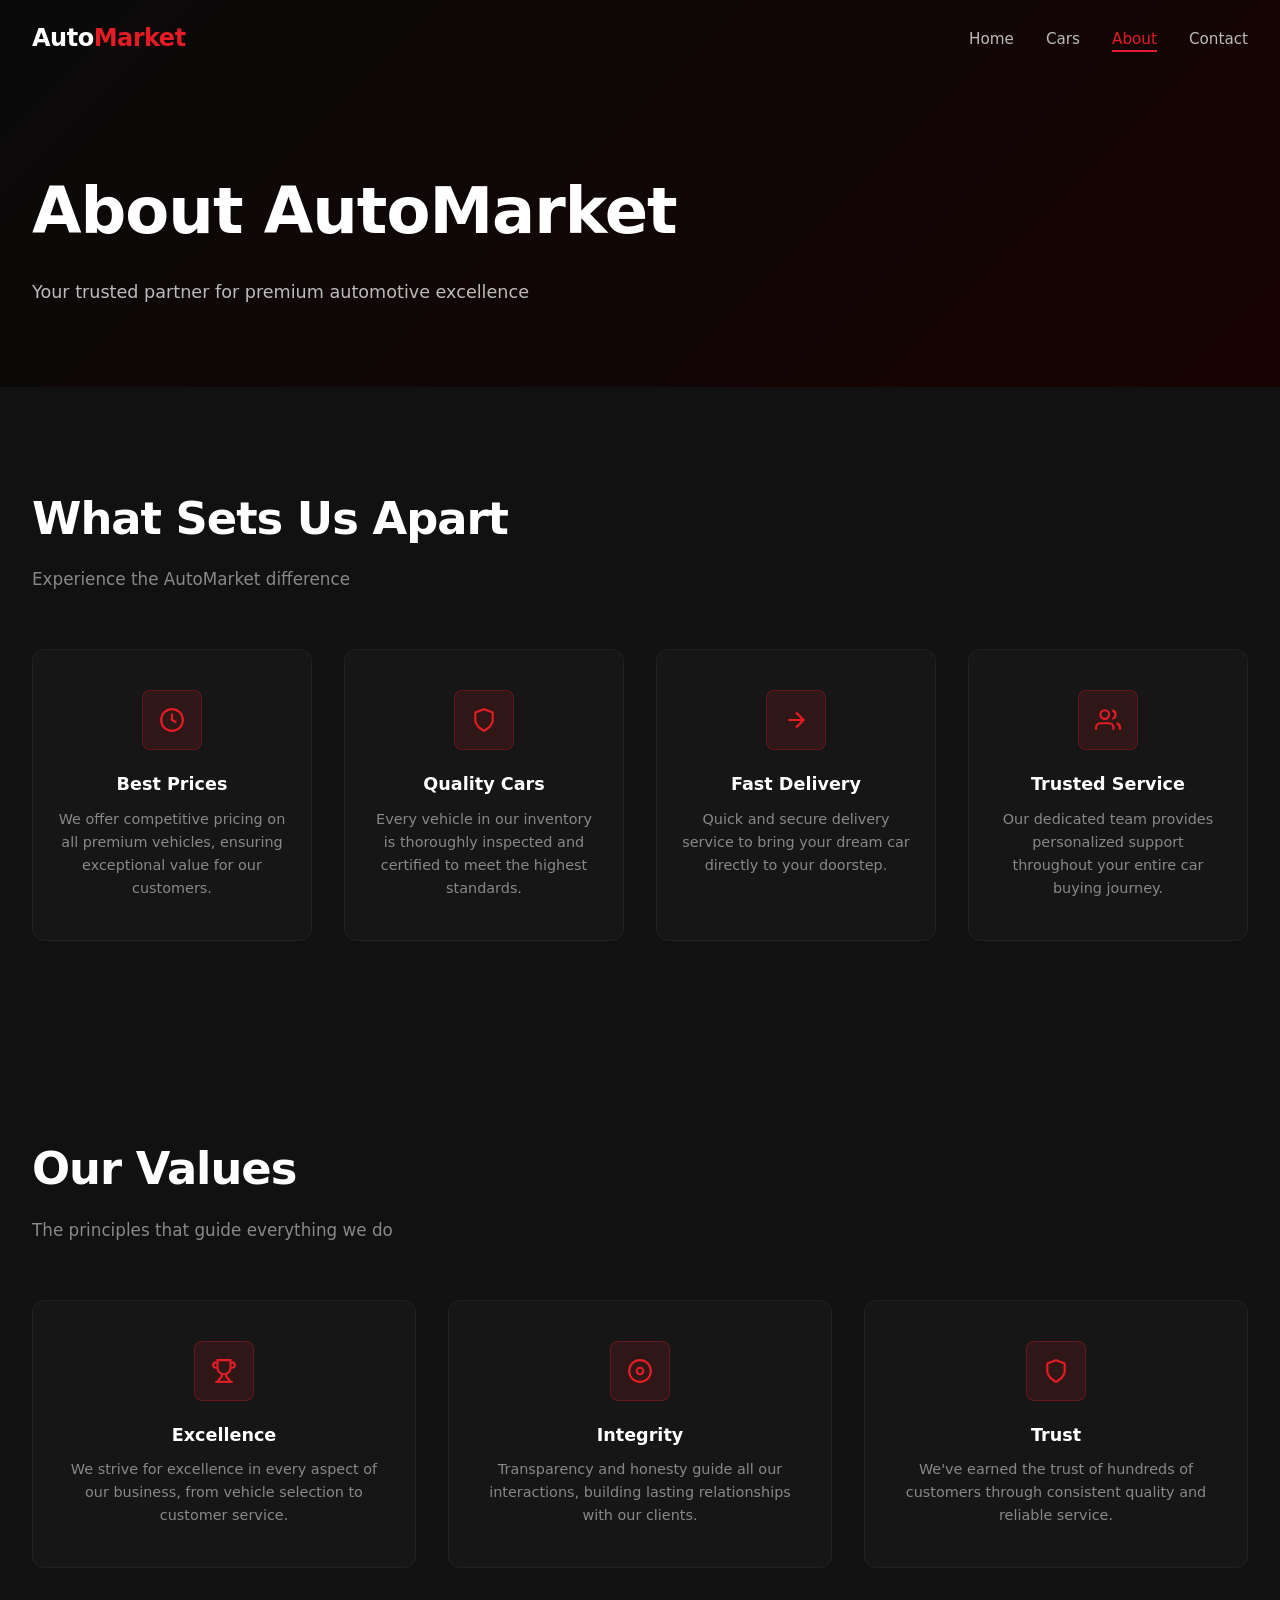
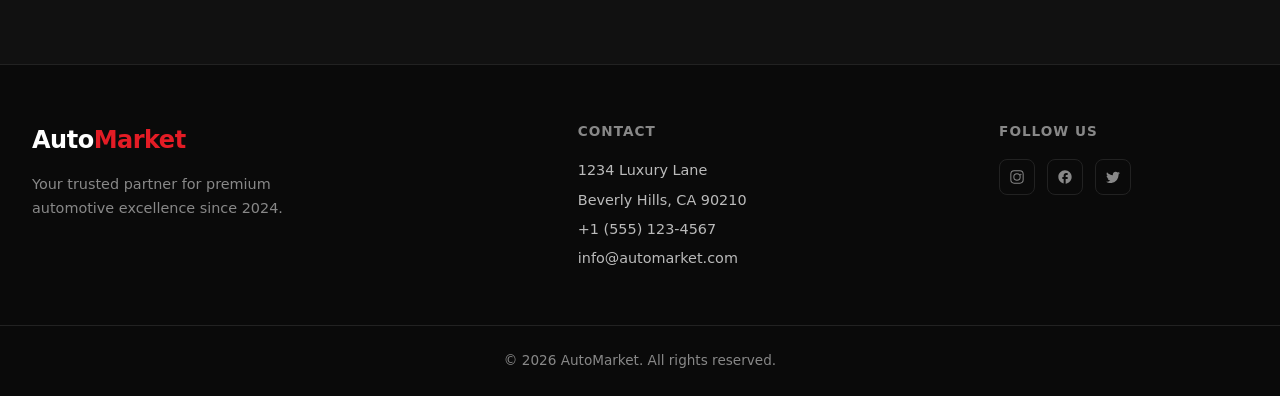
==== html/about.html @ 2585f00d "Am facut o versiune BETA  cum va arata site-ul" ====
<!DOCTYPE html>
<html lang="en">
<head>
  <meta charset="UTF-8"/>
  <meta name="viewport" content="width=device-width, initial-scale=1.0"/>
  <title>AutoMarket – About Us</title>
  <link rel="stylesheet" href="../css/style.css"/>
</head>
<body>

  <nav class="navbar" id="navbar">
    <div class="nav-container">
      <a href="index.html" class="logo">Auto<span>Market</span></a>
      <ul class="nav-links">
        <li><a href="index.html">Home</a></li>
        <li><a href="cars.html">Cars</a></li>
        <li><a href="about.html" class="active">About</a></li>
        <li><a href="contact.html">Contact</a></li>
      </ul>
      <button class="hamburger" id="hamburger">
        <span></span><span></span><span></span>
      </button>
    </div>
  </nav>

  <section class="page-hero dark-section">
    <div class="hero-bg"></div>
    <div class="container">
      <div class="page-hero-content animate-fade-up">
        <h1>About AutoMarket</h1>
        <p>Your trusted partner for premium automotive excellence</p>
      </div>
    </div>
  </section>

  <section class="section-padding dark-section">
    <div class="container">
      <div class="section-header animate-fade-up">
        <h2>What Sets Us Apart</h2>
        <p>Experience the AutoMarket difference</p>
      </div>
      <div class="features-grid features-grid-4">
        <div class="feature-card animate-fade-up">
          <div class="feature-icon">
            <svg viewBox="0 0 24 24" fill="none" stroke="currentColor" stroke-width="2"><circle cx="12" cy="12" r="10"/><path d="M12 6v6l4 2"/></svg>
          </div>
          <h3>Best Prices</h3>
          <p>We offer competitive pricing on all premium vehicles, ensuring exceptional value for our customers.</p>
        </div>
        <div class="feature-card animate-fade-up" style="animation-delay:.1s">
          <div class="feature-icon">
            <svg viewBox="0 0 24 24" fill="none" stroke="currentColor" stroke-width="2"><path d="M12 22s8-4 8-10V5l-8-3-8 3v7c0 6 8 10 8 10z"/></svg>
          </div>
          <h3>Quality Cars</h3>
          <p>Every vehicle in our inventory is thoroughly inspected and certified to meet the highest standards.</p>
        </div>
        <div class="feature-card animate-fade-up" style="animation-delay:.2s">
          <div class="feature-icon">
            <svg viewBox="0 0 24 24" fill="none" stroke="currentColor" stroke-width="2"><path d="M5 12h14M12 5l7 7-7 7"/></svg>
          </div>
          <h3>Fast Delivery</h3>
          <p>Quick and secure delivery service to bring your dream car directly to your doorstep.</p>
        </div>
        <div class="feature-card animate-fade-up" style="animation-delay:.3s">
          <div class="feature-icon">
            <svg viewBox="0 0 24 24" fill="none" stroke="currentColor" stroke-width="2"><path d="M17 21v-2a4 4 0 0 0-4-4H5a4 4 0 0 0-4 4v2"/><circle cx="9" cy="7" r="4"/><path d="M23 21v-2a4 4 0 0 0-3-3.87M16 3.13a4 4 0 0 1 0 7.75"/></svg>
          </div>
          <h3>Trusted Service</h3>
          <p>Our dedicated team provides personalized support throughout your entire car buying journey.</p>
        </div>
      </div>
    </div>
  </section>

  <section class="section-padding dark-section">
    <div class="container">
      <div class="section-header animate-fade-up">
        <h2>Our Values</h2>
        <p>The principles that guide everything we do</p>
      </div>
      <div class="features-grid">
        <div class="feature-card animate-fade-up">
          <div class="feature-icon">
            <svg viewBox="0 0 24 24" fill="none" stroke="currentColor" stroke-width="2"><path d="M6 9H4.5a2.5 2.5 0 0 1 0-5H6"/><path d="M18 9h1.5a2.5 2.5 0 0 0 0-5H18"/><path d="M4 22h16"/><path d="M10 14.66V17c0 .55-.47.98-.97 1.21C7.85 18.75 7 20.24 7 22"/><path d="M14 14.66V17c0 .55.47.98.97 1.21C16.15 18.75 17 20.24 17 22"/><path d="M18 2H6v7a6 6 0 0 0 12 0V2z"/></svg>
          </div>
          <h3>Excellence</h3>
          <p>We strive for excellence in every aspect of our business, from vehicle selection to customer service.</p>
        </div>
        <div class="feature-card animate-fade-up" style="animation-delay:.1s">
          <div class="feature-icon">
            <svg viewBox="0 0 24 24" fill="none" stroke="currentColor" stroke-width="2"><circle cx="12" cy="12" r="10"/><circle cx="12" cy="12" r="3"/></svg>
          </div>
          <h3>Integrity</h3>
          <p>Transparency and honesty guide all our interactions, building lasting relationships with our clients.</p>
        </div>
        <div class="feature-card animate-fade-up" style="animation-delay:.2s">
          <div class="feature-icon">
            <svg viewBox="0 0 24 24" fill="none" stroke="currentColor" stroke-width="2"><path d="M12 22s8-4 8-10V5l-8-3-8 3v7c0 6 8 10 8 10z"/></svg>
          </div>
          <h3>Trust</h3>
          <p>We've earned the trust of hundreds of customers through consistent quality and reliable service.</p>
        </div>
      </div>
    </div>
  </section>

  <footer class="footer">
    <div class="footer-container">
      <div class="footer-brand">
        <a href="index.html" class="logo">Auto<span>Market</span></a>
        <p>Your trusted partner for premium automotive excellence since 2024.</p>
      </div>
      <div class="footer-contact">
        <h4>Contact</h4>
        <p>1234 Luxury Lane</p>
        <p>Beverly Hills, CA 90210</p>
        <p>+1 (555) 123-4567</p>
        <p>info@automarket.com</p>
      </div>
      <div class="footer-social">
        <h4>Follow Us</h4>
        <div class="social-links">
          <a href="#" class="social-btn">
            <svg viewBox="0 0 24 24" fill="currentColor"><path d="M7.75 2h8.5A5.75 5.75 0 0 1 22 7.75v8.5A5.75 5.75 0 0 1 16.25 22h-8.5A5.75 5.75 0 0 1 2 16.25v-8.5A5.75 5.75 0 0 1 7.75 2zm0 1.5A4.25 4.25 0 0 0 3.5 7.75v8.5A4.25 4.25 0 0 0 7.75 20.5h8.5A4.25 4.25 0 0 0 20.5 16.25v-8.5A4.25 4.25 0 0 0 16.25 3.5h-8.5zm4.25 3a5.5 5.5 0 1 1 0 11 5.5 5.5 0 0 1 0-11zm0 1.5a4 4 0 1 0 0 8 4 4 0 0 0 0-8zm5.75-.75a1 1 0 1 1 0 2 1 1 0 0 1 0-2z"/></svg>
          </a>
          <a href="#" class="social-btn">
            <svg viewBox="0 0 24 24" fill="currentColor"><path d="M22 12c0-5.52-4.48-10-10-10S2 6.48 2 12c0 4.84 3.44 8.87 8 9.8V15H8v-3h2V9.5C10 7.57 11.57 6 13.5 6H16v3h-2c-.55 0-1 .45-1 1v2h3v3h-3v6.95C18.05 21.45 22 17.19 22 12z"/></svg>
          </a>
          <a href="#" class="social-btn">
            <svg viewBox="0 0 24 24" fill="currentColor"><path d="M22.46 6c-.77.35-1.6.58-2.46.69.88-.53 1.56-1.37 1.88-2.38-.83.5-1.75.85-2.72 1.05C18.37 4.5 17.26 4 16 4c-2.35 0-4.27 1.92-4.27 4.29 0 .34.04.67.11.98C8.28 9.09 5.11 7.38 3 4.79c-.37.63-.58 1.37-.58 2.15 0 1.49.75 2.81 1.91 3.56-.71 0-1.37-.2-1.95-.5v.03c0 2.08 1.48 3.82 3.44 4.21a4.22 4.22 0 0 1-1.93.07 4.28 4.28 0 0 0 4 2.98 8.521 8.521 0 0 1-5.33 1.84c-.34 0-.68-.02-1.02-.06C3.44 20.29 5.7 21 8.12 21 16 21 20.33 14.46 20.33 8.79c0-.19 0-.37-.01-.56.84-.6 1.56-1.36 2.14-2.23z"/></svg>
          </a>
        </div>
      </div>
    </div>
    <div class="footer-bottom">
      <p>© 2026 AutoMarket. All rights reserved.</p>
    </div>
  </footer>

  <script src="../js/script.js"></script>
  <script>initAnimations();</script>
</body>
</html>
---- css/style.css ----
*, *::before, *::after { box-sizing: border-box; margin: 0; padding: 0; }

:root {
  --red: #e31c25;
  --red-dark: #b8141c;
  --bg: #0a0a0a;
  --bg2: #111111;
  --bg3: #161616;
  --border: #222;
  --text: #ffffff;
  --text-muted: #888;
  --text-secondary: #bbb;
  --radius: 8px;
  --radius-lg: 12px;
  --transition: 0.3s ease;
}

html { scroll-behavior: smooth; }

body {
  font-family: 'Segoe UI', system-ui, -apple-system, sans-serif;
  background: var(--bg);
  color: var(--text);
  line-height: 1.6;
  overflow-x: hidden;
}

img { max-width: 100%; display: block; }
a { text-decoration: none; color: inherit; }

@keyframes fadeUp {
  from { opacity: 0; transform: translateY(40px); }
  to { opacity: 1; transform: translateY(0); }
}
@keyframes pulse-ring {
  0% { transform: scale(0.8); opacity: 0.8; }
  70% { transform: scale(1.2); opacity: 0; }
  100% { transform: scale(0.8); opacity: 0; }
}

.animate-fade-up {
  opacity: 0;
  transform: translateY(40px);
  transition: opacity 0.7s ease, transform 0.7s ease;
}
.animate-fade-up.visible {
  opacity: 1;
  transform: translateY(0);
}

.navbar {
  position: fixed;
  top: 0; left: 0; right: 0;
  z-index: 1000;
  padding: 1.2rem 0;
  transition: background var(--transition), padding var(--transition);
}
.navbar.scrolled {
  background: rgba(10,10,10,0.95);
  backdrop-filter: blur(12px);
  padding: 0.8rem 0;
  border-bottom: 1px solid var(--border);
}
.nav-container {
  max-width: 1280px;
  margin: 0 auto;
  padding: 0 2rem;
  display: flex;
  align-items: center;
  justify-content: space-between;
}
.logo { font-size: 1.5rem; font-weight: 700; letter-spacing: -0.5px; color: #fff; }
.logo span { color: var(--red); }

.nav-links { display: flex; gap: 2rem; list-style: none; }
.nav-links a {
  font-size: 0.95rem;
  color: var(--text-secondary);
  transition: color var(--transition);
  position: relative;
}
.nav-links a::after {
  content: '';
  position: absolute;
  bottom: -4px; left: 0;
  width: 0; height: 2px;
  background: var(--red);
  transition: width var(--transition);
}
.nav-links a:hover, .nav-links a.active { color: var(--red); }
.nav-links a:hover::after, .nav-links a.active::after { width: 100%; }

.hamburger {
  display: none;
  flex-direction: column;
  gap: 5px;
  background: none;
  border: none;
  cursor: pointer;
  padding: 4px;
}
.hamburger span { display: block; width: 24px; height: 2px; background: #fff; transition: var(--transition); }
.hamburger.open span:nth-child(1) { transform: translateY(7px) rotate(45deg); }
.hamburger.open span:nth-child(2) { opacity: 0; }
.hamburger.open span:nth-child(3) { transform: translateY(-7px) rotate(-45deg); }

.container { max-width: 1280px; margin: 0 auto; padding: 0 2rem; }
.section-padding { padding: 6rem 0; }
.dark-section { background: var(--bg2); }

.hero {
  position: relative;
  min-height: 100vh;
  display: flex;
  align-items: center;
  overflow: hidden;
}
.hero-bg {
  position: absolute;
  inset: 0;
  background: linear-gradient(135deg, #0a0a0a 0%, #1a0505 50%, #0a0a0a 100%);
}
.hero-bg::before {
  content: '';
  position: absolute;
  inset: 0;
  background: url('https://images.unsplash.com/photo-1503376780353-7e6692767b70?w=1600&q=80') center/cover no-repeat;
  opacity: 0.25;
}
.hero-content {
  position: relative;
  z-index: 2;
  max-width: 1280px;
  margin: 0 auto;
  padding: 0 2rem;
  padding-top: 6rem;
}
.hero-content h1 {
  font-size: clamp(3rem, 7vw, 6rem);
  font-weight: 800;
  line-height: 1.05;
  letter-spacing: -2px;
  margin-bottom: 1.5rem;
}
.hero-accent { color: var(--red); }
.hero-content p {
  font-size: 1.15rem;
  color: var(--text-secondary);
  max-width: 480px;
  margin-bottom: 2.5rem;
  line-height: 1.7;
}
.hero-overlay-rings { position: absolute; right: 5%; top: 35%; z-index: 1; }
.ring {
  position: absolute;
  border: 1px solid rgba(227,28,37,0.3);
  border-radius: 50%;
  animation: pulse-ring 3s ease-in-out infinite;
}
.ring-1 { width: 200px; height: 200px; top: -100px; left: -100px; }
.ring-2 { width: 350px; height: 350px; top: -175px; left: -175px; animation-delay: 1s; }

.page-hero { position: relative; padding: 10rem 0 5rem; overflow: hidden; }
.page-hero .hero-bg {
  position: absolute; inset: 0;
  background: linear-gradient(135deg, #0a0a0a 0%, #180303 100%);
}
.page-hero .hero-bg::before {
  content: '';
  position: absolute; inset: 0;
  background: url('https://images.unsplash.com/photo-1492144534655-ae79c964c9d7?w=1600&q=80') center/cover no-repeat;
  opacity: 0.15;
}
.page-hero-content { position: relative; z-index: 2; }
.page-hero-content h1 {
  font-size: clamp(2.5rem, 5vw, 4rem);
  font-weight: 800;
  letter-spacing: -1px;
  margin-bottom: 1rem;
}
.page-hero-content p { font-size: 1.1rem; color: var(--text-secondary); }

.btn-primary {
  display: inline-flex;
  align-items: center;
  gap: 8px;
  padding: 0.85rem 2rem;
  background: var(--red);
  color: #fff;
  border: none;
  border-radius: var(--radius);
  font-size: 0.95rem;
  font-weight: 600;
  cursor: pointer;
  transition: background var(--transition), transform var(--transition), box-shadow var(--transition);
}
.btn-primary:hover {
  background: var(--red-dark);
  transform: translateY(-2px);
  box-shadow: 0 8px 24px rgba(227,28,37,0.35);
}
.btn-outline {
  display: inline-flex;
  align-items: center;
  gap: 8px;
  padding: 0.85rem 2rem;
  background: transparent;
  color: #fff;
  border: 1px solid #444;
  border-radius: var(--radius);
  font-size: 0.95rem;
  font-weight: 500;
  cursor: pointer;
  transition: border-color var(--transition), background var(--transition), transform var(--transition);
}
.btn-outline:hover {
  border-color: var(--red);
  background: rgba(227,28,37,0.08);
  transform: translateY(-2px);
}
.btn-full { width: 100%; justify-content: center; }

.section-header { margin-bottom: 3.5rem; }
.section-header h2 {
  font-size: clamp(1.8rem, 3.5vw, 2.8rem);
  font-weight: 800;
  letter-spacing: -1px;
  margin-bottom: 0.75rem;
}
.section-header p { color: var(--text-muted); font-size: 1.05rem; }

.cars-grid {
  display: grid;
  grid-template-columns: repeat(auto-fill, minmax(280px, 1fr));
  gap: 1.5rem;
}

.car-card {
  background: var(--bg3);
  border: 1px solid var(--border);
  border-radius: var(--radius-lg);
  overflow: hidden;
  transition: transform var(--transition), border-color var(--transition), box-shadow var(--transition);
}
.car-card:hover {
  transform: translateY(-6px);
  border-color: #333;
  box-shadow: 0 20px 50px rgba(0,0,0,0.5);
}
.car-card-img { position: relative; height: 200px; overflow: hidden; }
.car-card-img img { width: 100%; height: 100%; object-fit: cover; transition: transform 0.5s ease; }
.car-card:hover .car-card-img img { transform: scale(1.05); }
.car-card-overlay {
  position: absolute; inset: 0;
  background: linear-gradient(to top, rgba(227,28,37,0.15), transparent);
  opacity: 0;
  transition: opacity var(--transition);
}
.car-card:hover .car-card-overlay { opacity: 1; }
.car-card-body { padding: 1.25rem; }
.car-card-body h3 { font-size: 1.05rem; font-weight: 700; margin-bottom: 0.4rem; }
.car-price { font-size: 1.35rem; font-weight: 800; margin-bottom: 1rem; }
.car-meta {
  display: grid;
  grid-template-columns: repeat(3, 1fr);
  gap: 0.5rem;
  margin-bottom: 1.25rem;
  padding-bottom: 1rem;
  border-bottom: 1px solid var(--border);
}
.meta-item { display: flex; flex-direction: column; gap: 2px; }
.meta-val { font-size: 0.85rem; font-weight: 600; }
.meta-label { font-size: 0.72rem; color: var(--text-muted); text-transform: uppercase; letter-spacing: 0.5px; }

.features-grid { display: grid; grid-template-columns: repeat(3, 1fr); gap: 2rem; }
.features-grid-4 { grid-template-columns: repeat(4, 1fr); }
.feature-card {
  text-align: center;
  padding: 2.5rem 1.5rem;
  background: var(--bg3);
  border: 1px solid var(--border);
  border-radius: var(--radius-lg);
  transition: transform var(--transition), border-color var(--transition);
}
.feature-card:hover { transform: translateY(-4px); border-color: var(--red); }
.feature-icon {
  width: 60px; height: 60px;
  background: rgba(227,28,37,0.12);
  border: 1px solid rgba(227,28,37,0.3);
  border-radius: var(--radius);
  display: flex; align-items: center; justify-content: center;
  margin: 0 auto 1.25rem;
  color: var(--red);
  transition: background var(--transition);
}
.feature-icon svg { width: 26px; height: 26px; }
.feature-card:hover .feature-icon { background: rgba(227,28,37,0.2); }
.feature-card h3 { font-size: 1.1rem; font-weight: 700; margin-bottom: 0.6rem; }
.feature-card p { color: var(--text-muted); font-size: 0.9rem; line-height: 1.6; }

.filters-bar { margin-bottom: 2.5rem; }
.vehicles-count { color: var(--text-muted); margin-bottom: 1.25rem; font-size: 0.9rem; }
.filters { display: flex; flex-wrap: wrap; gap: 1rem; align-items: flex-end; }
.filter-group { display: flex; flex-direction: column; gap: 6px; }
.filter-group label { font-size: 0.78rem; color: var(--text-muted); text-transform: uppercase; letter-spacing: 0.5px; }
.filter-group select {
  background: var(--bg3);
  color: var(--text);
  border: 1px solid var(--border);
  border-radius: var(--radius);
  padding: 0.6rem 2.5rem 0.6rem 1rem;
  font-size: 0.9rem;
  cursor: pointer;
  min-width: 160px;
  transition: border-color var(--transition);
  appearance: none;
  background-image: url("data:image/svg+xml,%3Csvg xmlns='http://www.w3.org/2000/svg' width='12' height='8' viewBox='0 0 12 8'%3E%3Cpath fill='%23888' d='M1 1l5 5 5-5'/%3E%3C/svg%3E");
  background-repeat: no-repeat;
  background-position: right 12px center;
}
.filter-group select:focus { outline: none; border-color: var(--red); }

.car-detail-page { padding-top: 7rem; }
.back-btn {
  display: inline-flex; align-items: center; gap: 8px;
  color: var(--text-muted); font-size: 0.9rem;
  margin-bottom: 2.5rem;
  transition: color var(--transition);
}
.back-btn svg { width: 18px; height: 18px; }
.back-btn:hover { color: var(--red); }
.car-detail-grid { display: grid; grid-template-columns: 1fr 1fr; gap: 4rem; align-items: start; }
.car-images .main-image {
  border-radius: var(--radius-lg); overflow: hidden;
  height: 400px; margin-bottom: 1rem;
  border: 1px solid var(--border);
}
.car-images .main-image img { width: 100%; height: 100%; object-fit: cover; transition: transform 0.5s ease; }
.car-images .main-image:hover img { transform: scale(1.03); }
.thumb-strip { display: flex; gap: 0.75rem; }
.thumb {
  width: 80px; height: 60px; object-fit: cover;
  border-radius: var(--radius);
  border: 2px solid var(--border);
  cursor: pointer; opacity: 0.6;
  transition: border-color var(--transition), opacity var(--transition);
}
.thumb:hover, .thumb.active { border-color: var(--red); opacity: 1; }
.car-brand-tag {
  display: inline-block;
  background: rgba(227,28,37,0.15);
  color: var(--red);
  border: 1px solid rgba(227,28,37,0.3);
  border-radius: 20px;
  padding: 0.25rem 1rem;
  font-size: 0.8rem; font-weight: 600;
  text-transform: uppercase; letter-spacing: 1px;
  margin-bottom: 1rem;
}
.car-info h1 { font-size: clamp(1.8rem, 3vw, 2.8rem); font-weight: 800; letter-spacing: -1px; margin-bottom: 0.5rem; }
.car-price-big { font-size: 2rem; font-weight: 800; margin-bottom: 1.5rem; }
.car-desc { color: var(--text-secondary); line-height: 1.8; margin-bottom: 2rem; font-size: 0.95rem; }
.specs-grid { margin-bottom: 2rem; }
.specs-grid h3 { font-size: 1.1rem; font-weight: 700; margin-bottom: 1rem; padding-bottom: 0.75rem; border-bottom: 1px solid var(--border); }
.specs-list { display: grid; grid-template-columns: 1fr 1fr; gap: 1rem; }
.spec-item {
  background: var(--bg3); border: 1px solid var(--border);
  border-left: 3px solid var(--red);
  border-radius: var(--radius); padding: 0.85rem 1rem;
}
.spec-label { display: block; font-size: 0.75rem; color: var(--text-muted); text-transform: uppercase; letter-spacing: 0.5px; margin-bottom: 4px; }
.spec-value { display: block; font-size: 0.95rem; font-weight: 600; }
.car-actions { display: flex; gap: 1rem; }
.car-actions a { flex: 1; }
.car-actions svg { width: 16px; height: 16px; }

.contact-grid { display: grid; grid-template-columns: 1fr 1fr; gap: 4rem; }
.contact-form-box h2, .contact-info-box h2 { font-size: 1.6rem; font-weight: 700; margin-bottom: 2rem; }
.form-group { margin-bottom: 1.25rem; }
.form-group label { display: block; font-size: 0.85rem; color: var(--text-muted); margin-bottom: 6px; }
.form-group input, .form-group textarea {
  width: 100%; background: var(--bg3); color: var(--text);
  border: 1px solid var(--border); border-radius: var(--radius);
  padding: 0.75rem 1rem; font-size: 0.95rem; font-family: inherit;
  transition: border-color var(--transition); resize: vertical;
}
.form-group input:focus, .form-group textarea:focus { outline: none; border-color: var(--red); }
.form-group input::placeholder, .form-group textarea::placeholder { color: var(--text-muted); }
.form-success {
  display: none; align-items: center; gap: 10px;
  margin-top: 1rem; padding: 1rem;
  background: rgba(34,197,94,0.1); border: 1px solid rgba(34,197,94,0.3);
  border-radius: var(--radius); color: #4ade80; font-size: 0.9rem;
}
.form-success.show { display: flex; }
.form-success svg { width: 18px; height: 18px; flex-shrink: 0; }
.location-tag { display: inline-flex; align-items: center; gap: 6px; color: var(--text-muted); font-size: 0.85rem; margin-bottom: 1rem; }
.location-tag svg { width: 14px; height: 14px; }
.contact-item { display: flex; gap: 1rem; margin-bottom: 1.5rem; align-items: flex-start; }
.contact-icon {
  width: 44px; height: 44px;
  background: rgba(227,28,37,0.12); border: 1px solid rgba(227,28,37,0.3);
  border-radius: var(--radius); display: flex; align-items: center; justify-content: center;
  color: var(--red); flex-shrink: 0;
}
.contact-icon svg { width: 18px; height: 18px; }
.contact-item h4 { font-size: 0.85rem; font-weight: 600; margin-bottom: 4px; }
.contact-item p { color: var(--text-muted); font-size: 0.88rem; }
.map-placeholder { margin-top: 1.5rem; border-radius: var(--radius-lg); overflow: hidden; border: 1px solid var(--border); }
.map-placeholder svg { width: 100%; height: auto; display: block; }

.cta-content { text-align: center; max-width: 600px; margin: 0 auto; }
.cta-content h2 { font-size: clamp(1.8rem, 3vw, 2.8rem); font-weight: 800; letter-spacing: -1px; margin-bottom: 1rem; }
.cta-content p { color: var(--text-muted); margin-bottom: 2rem; }
.cta-buttons { display: flex; gap: 1rem; justify-content: center; flex-wrap: wrap; }

.footer { background: var(--bg); border-top: 1px solid var(--border); padding-top: 3.5rem; }
.footer-container {
  max-width: 1280px; margin: 0 auto; padding: 0 2rem 3rem;
  display: grid; grid-template-columns: 2fr 1.5fr 1fr; gap: 3rem;
}
.footer-brand p { color: var(--text-muted); font-size: 0.9rem; margin-top: 0.75rem; max-width: 280px; line-height: 1.7; }
.footer-contact h4, .footer-social h4 { font-size: 0.85rem; text-transform: uppercase; letter-spacing: 1px; color: var(--text-muted); margin-bottom: 1rem; }
.footer-contact p { color: var(--text-secondary); font-size: 0.9rem; margin-bottom: 0.4rem; }
.social-links { display: flex; gap: 0.75rem; }
.social-btn {
  width: 36px; height: 36px; border: 1px solid var(--border);
  border-radius: var(--radius); display: flex; align-items: center; justify-content: center;
  color: var(--text-muted); transition: border-color var(--transition), color var(--transition), background var(--transition);
}
.social-btn svg { width: 16px; height: 16px; }
.social-btn:hover { border-color: var(--red); color: var(--red); background: rgba(227,28,37,0.08); }
.footer-bottom { border-top: 1px solid var(--border); text-align: center; padding: 1.5rem; color: var(--text-muted); font-size: 0.85rem; }

@media (max-width: 1024px) {
  .features-grid-4 { grid-template-columns: repeat(2, 1fr); }
  .car-detail-grid { grid-template-columns: 1fr; gap: 2.5rem; }
  .contact-grid { grid-template-columns: 1fr; gap: 3rem; }
}
@media (max-width: 768px) {
  .nav-links {
    position: fixed; top: 0; right: -100%; height: 100vh; width: 260px;
    background: rgba(10,10,10,0.98); backdrop-filter: blur(16px);
    flex-direction: column; justify-content: center; align-items: center; gap: 2.5rem;
    transition: right var(--transition); border-left: 1px solid var(--border);
  }
  .nav-links.open { right: 0; }
  .nav-links a { font-size: 1.1rem; }
  .hamburger { display: flex; z-index: 1001; }
  .features-grid, .features-grid-4 { grid-template-columns: 1fr; }
  .cars-grid { grid-template-columns: 1fr; }
  .footer-container { grid-template-columns: 1fr; gap: 2rem; }
  .filters { flex-direction: column; }
  .filter-group select { min-width: 100%; }
  .specs-list { grid-template-columns: 1fr; }
  .car-actions { flex-direction: column; }
  .cta-buttons { flex-direction: column; align-items: center; }
  .section-padding { padding: 4rem 0; }
}
@media (max-width: 480px) {
  .container { padding: 0 1.25rem; }
  .hero-content { padding: 0 1.25rem; padding-top: 5rem; }
}
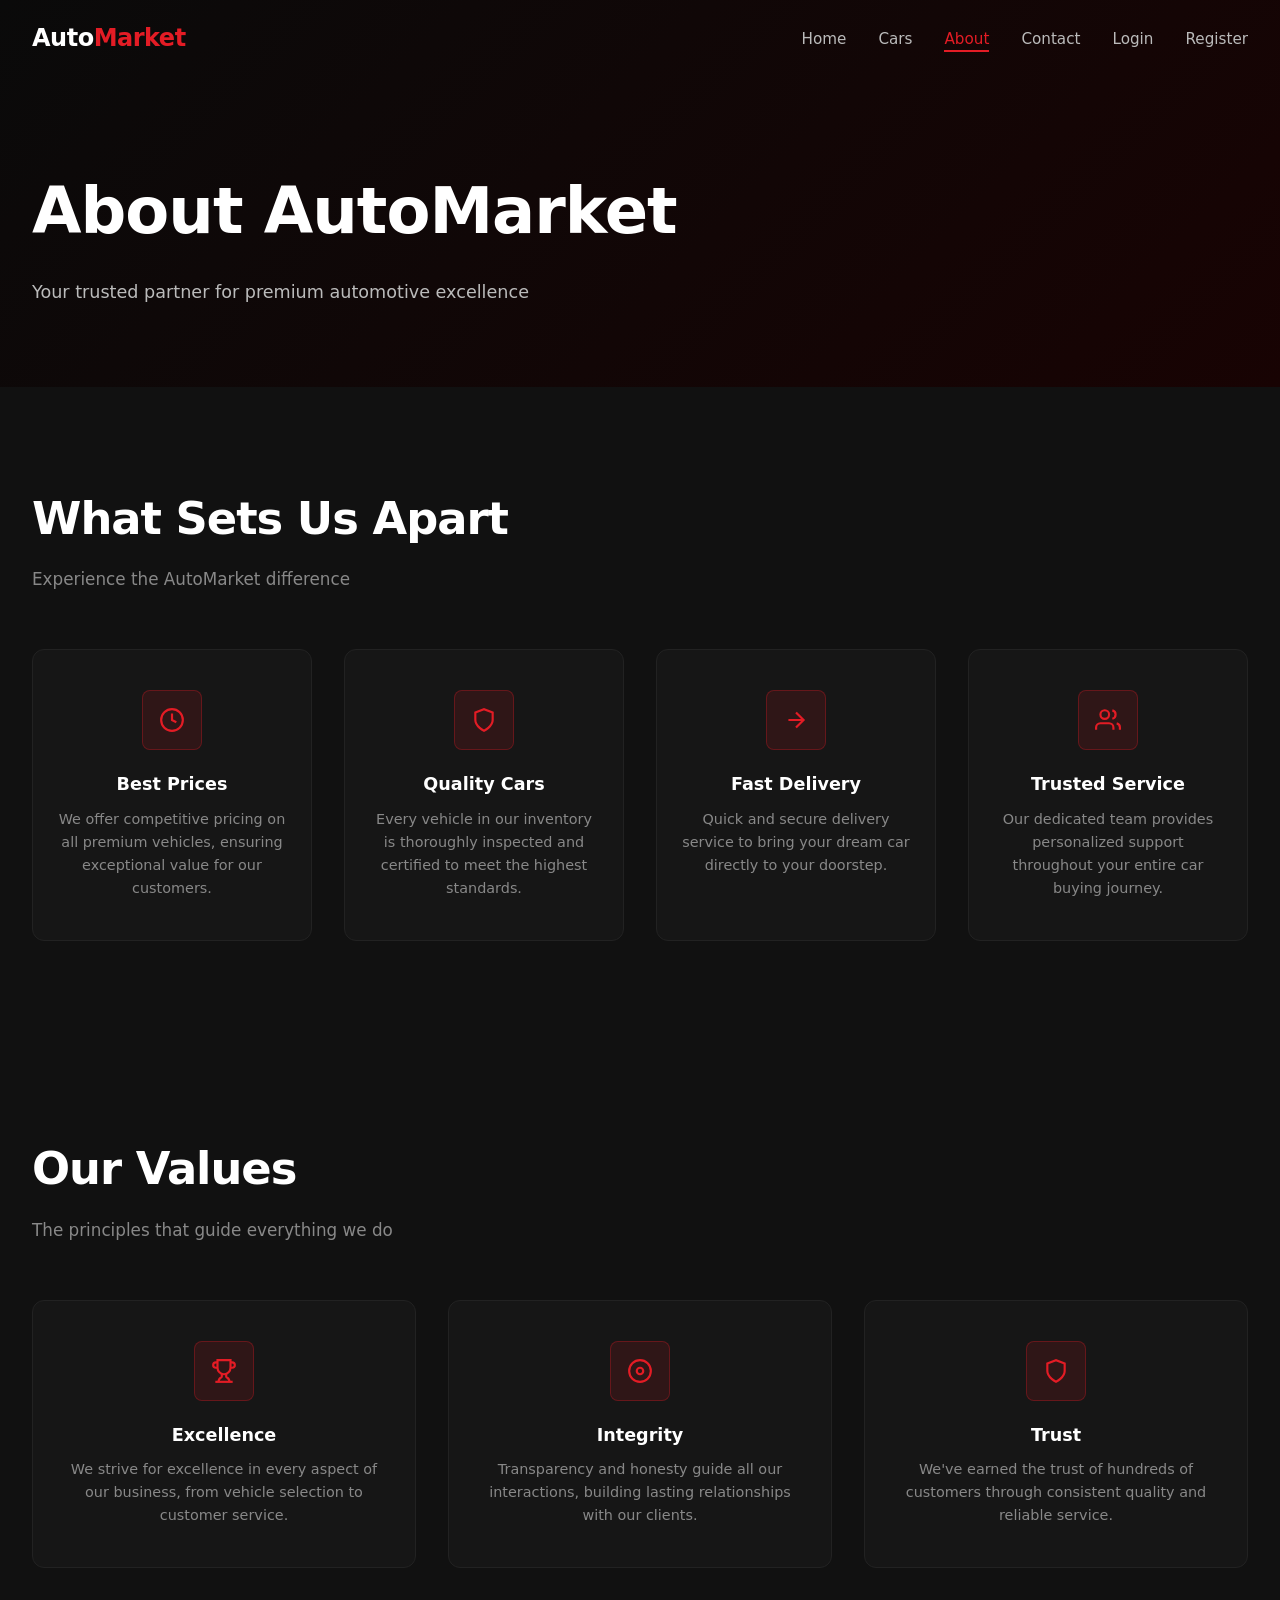
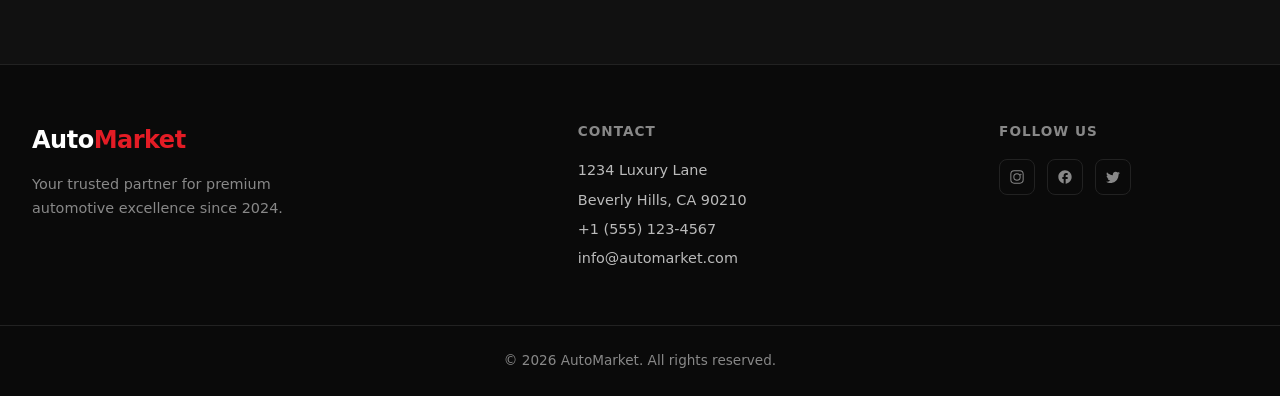
==== commit cd96e5b2: "Am adaugat paginile login si register" ====
--- a/html/about.html
+++ b/html/about.html
@@ -6,6 +6,7 @@
   <title>AutoMarket – About Us</title>
   <link rel="stylesheet" href="../css/style.css"/>
 </head>
+
 <body>
 
   <nav class="navbar" id="navbar">
@@ -16,6 +17,8 @@
         <li><a href="cars.html">Cars</a></li>
         <li><a href="about.html" class="active">About</a></li>
         <li><a href="contact.html">Contact</a></li>
+        <li><a href="login.html">Login</a></li>
+        <li><a href="register.html">Register</a></li>
       </ul>
       <button class="hamburger" id="hamburger">
         <span></span><span></span><span></span>
